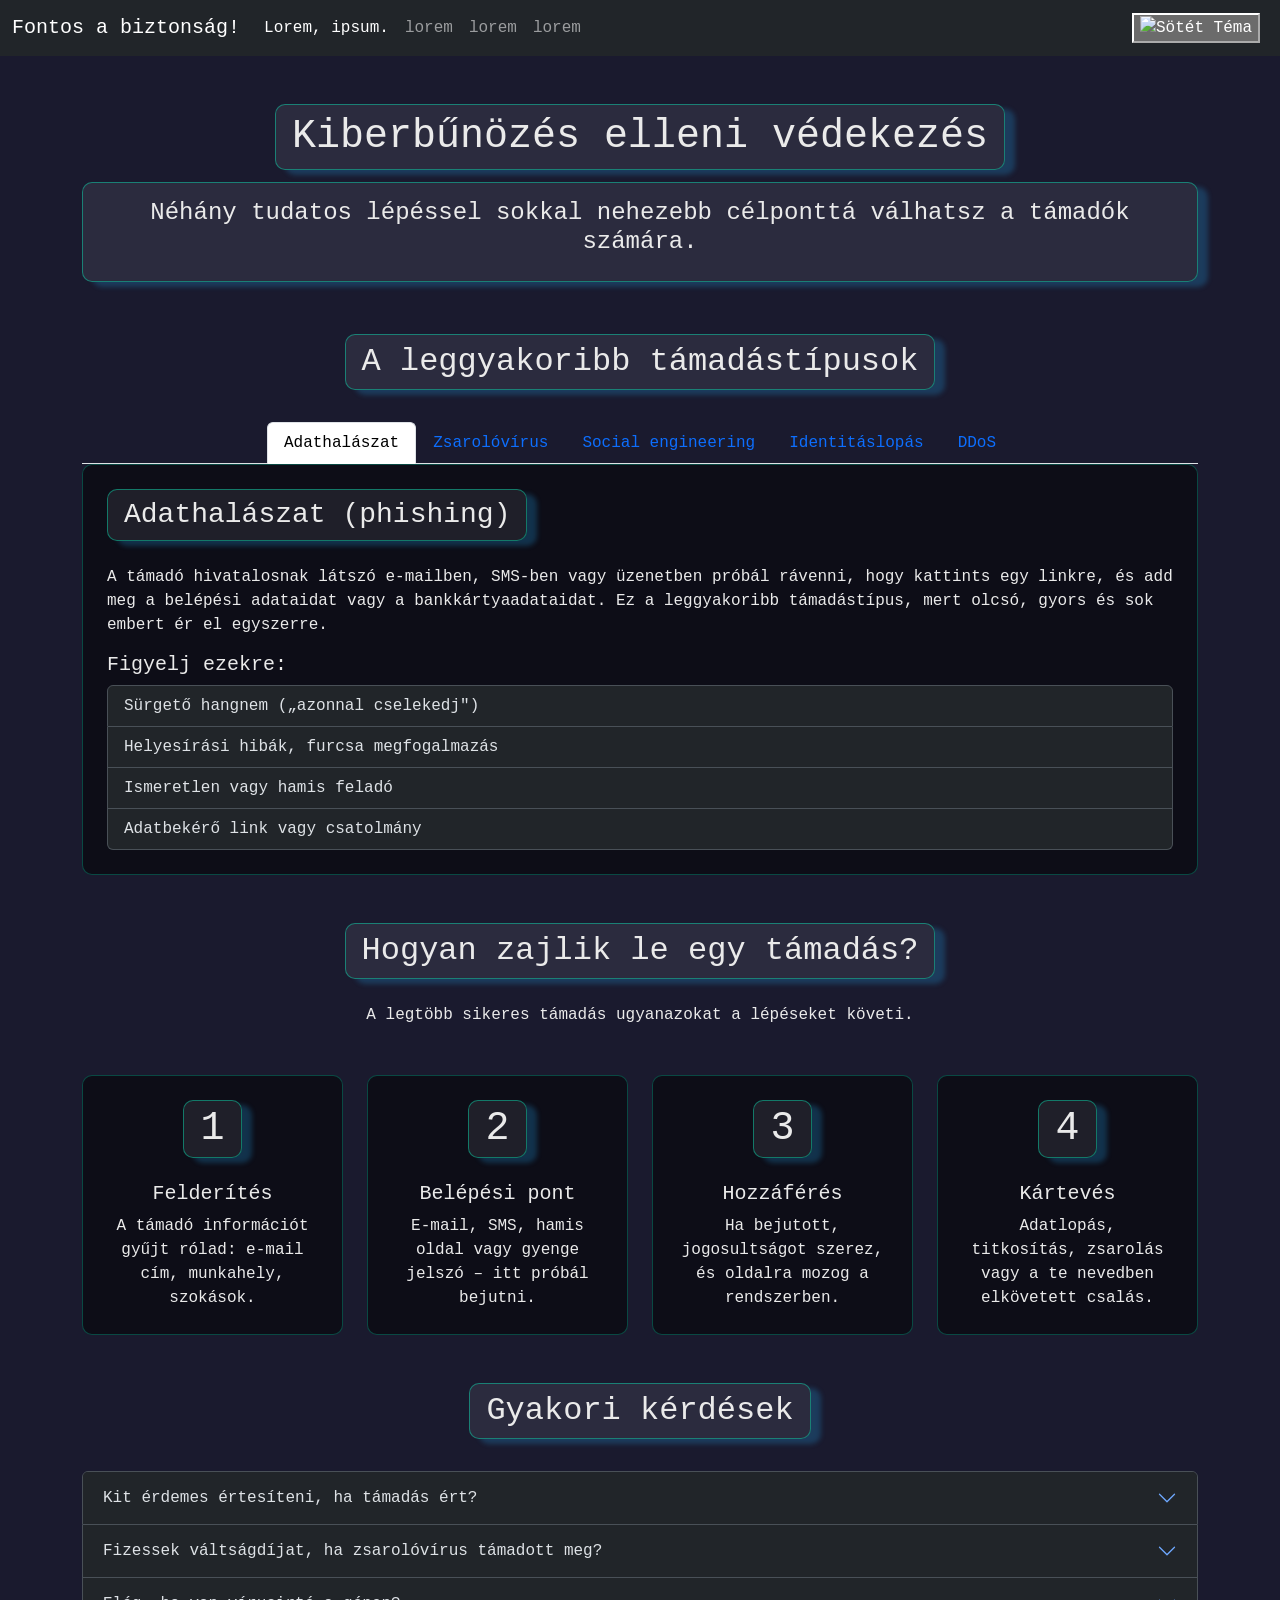
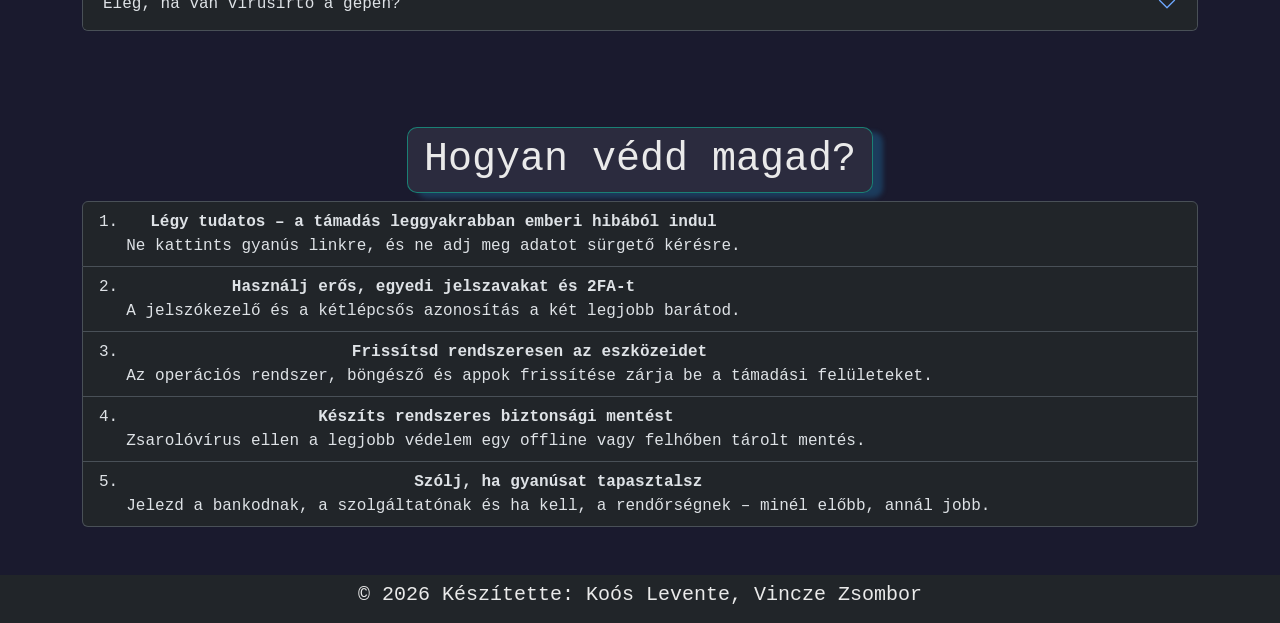
==== cybercrime/index.html @ 942664f9 "added alt text" ====
<!doctype html>
<html lang="hu">
  <head>
    <meta charset="UTF-8" />
    <meta name="viewport" content="width=device-width, initial-scale=1.0" />
    <meta name="robots" content="noindex, nofollow" />
    <link rel="stylesheet" href="../dependencies/bootstrap.min.css" />
    <link rel="stylesheet" href="../style.css" />
    <link rel="icon" type="image/x-icon" href="../images/favicon.ico" />
    <title>Biztonság Az Első - Kiberbűnözés</title>
  </head>

  <body>
    <nav class="navbar navbar-expand-lg bg-dark" data-bs-theme="dark">
      <div class="container-fluid">
        <a class="navbar-brand" href="#">Fontos a biztonság!</a>
        <button
          class="navbar-toggler"
          type="button"
          data-bs-toggle="collapse"
          data-bs-target="#navbarNav"
          aria-controls="navbarNav"
          aria-expanded="false"
          aria-label="Toggle navigation"
        >
          <span class="navbar-toggler-icon"></span>
        </button>
        <div class="collapse navbar-collapse" id="navbarNav">
          <ul class="navbar-nav">
            <li class="nav-item">
              <a class="nav-link active" aria-current="page" href="#"
                >Lorem, ipsum.</a
              >
            </li>
            <li class="nav-item">
              <a class="nav-link" href="#">lorem</a>
            </li>
            <li class="nav-item">
              <a class="nav-link" href="#">lorem</a>
            </li>
            <li class="nav-item">
              <a class="nav-link">lorem</a>
            </li>
          </ul>
          <ul class="navbar-nav ms-auto">
            <li class="nav-item px-2">
              <button class="btn-dark" onclick="lightmode()">
                <img src="./images/moon.svg" width="30rem" id="light_img" alt="Sötét Téma" />
              </button>
            </li>
          </ul>
        </div>
      </div>
    </nav>

    <main class="container-xl">
      <section>
        <div class="text-center">
          <h1 class="mt-5 px-3 py-2 hatter d-inline-block">
            Kiberbűnözés elleni védekezés
          </h1>
          <br />
          <div class="my-1 px-3 py-3 hatter d-inline-block">
            <h4>
              Néhány tudatos lépéssel sokkal nehezebb célponttá válhatsz a
              támadók számára.
            </h4>
          </div>
        </div>
      </section>

      <section class="mt-5">
        <div class="text-center">
          <h2 class="hatter d-inline-block px-3 py-2">
            A leggyakoribb támadástípusok
          </h2>
        </div>

        <ul
          class="nav nav-tabs mt-4 justify-content-center"
          id="tamadasTab"
          role="tablist"
        >
          <li class="nav-item" role="presentation">
            <button
              class="nav-link active"
              id="adathalasz-tab"
              data-bs-toggle="tab"
              data-bs-target="#adathalasz"
              type="button"
              role="tab"
            >
              Adathalászat
            </button>
          </li>
          <li class="nav-item" role="presentation">
            <button
              class="nav-link"
              id="ransomware-tab"
              data-bs-toggle="tab"
              data-bs-target="#ransomware"
              type="button"
              role="tab"
            >
              Zsarolóvírus
            </button>
          </li>
          <li class="nav-item" role="presentation">
            <button
              class="nav-link"
              id="social-tab"
              data-bs-toggle="tab"
              data-bs-target="#social"
              type="button"
              role="tab"
            >
              Social engineering
            </button>
          </li>
          <li class="nav-item" role="presentation">
            <button
              class="nav-link"
              id="identity-tab"
              data-bs-toggle="tab"
              data-bs-target="#identity"
              type="button"
              role="tab"
            >
              Identitáslopás
            </button>
          </li>
          <li class="nav-item" role="presentation">
            <button
              class="nav-link"
              id="ddos-tab"
              data-bs-toggle="tab"
              data-bs-target="#ddos"
              type="button"
              role="tab"
            >
              DDoS
            </button>
          </li>
        </ul>

        <div class="tab-content leiras_hatter p-4" id="tamadasTabContent">
          <div
            class="tab-pane fade show active"
            id="adathalasz"
            role="tabpanel"
          >
            <h3 class="hatter d-inline-block px-3 py-2">
              Adathalászat (phishing)
            </h3>
            <p class="mt-3">
              A támadó hivatalosnak látszó e-mailben, SMS-ben vagy üzenetben
              próbál rávenni, hogy kattints egy linkre, és add meg a belépési
              adataidat vagy a bankkártyaadataidat. Ez a leggyakoribb
              támadástípus, mert olcsó, gyors és sok embert ér el egyszerre.
            </p>
            <h5>Figyelj ezekre:</h5>
            <ul class="list-group" data-bs-theme="dark">
              <li class="list-group-item">
                Sürgető hangnem („azonnal cselekedj")
              </li>
              <li class="list-group-item">
                Helyesírási hibák, furcsa megfogalmazás
              </li>
              <li class="list-group-item">Ismeretlen vagy hamis feladó</li>
              <li class="list-group-item">Adatbekérő link vagy csatolmány</li>
            </ul>
          </div>

          <div class="tab-pane fade" id="ransomware" role="tabpanel">
            <h3 class="hatter d-inline-block px-3 py-2">
              Zsarolóvírus (ransomware)
            </h3>
            <p class="mt-3">
              A kártevő titkosítja a fájljaidat, majd váltságdíjat követel a
              visszafejtésért. Gyakran e-mailes csatolmányból vagy hamis
              frissítésből terjed. A legjobb védekezés a rendszeres biztonsági
              mentés olyan helyre, amit a vírus nem ér el.
            </p>
            <h5>Védekezés:</h5>
            <ul class="list-group" data-bs-theme="dark">
              <li class="list-group-item">
                Rendszeres, offline biztonsági mentés
              </li>
              <li class="list-group-item">
                Naprakész operációs rendszer és vírusirtó
              </li>
              <li class="list-group-item">
                Gyanús csatolmány megnyitásának mellőzése
              </li>
              <li class="list-group-item">
                Fontos fájlok elkülönített tárolása
              </li>
            </ul>
          </div>

          <div class="tab-pane fade" id="social" role="tabpanel">
            <h3 class="hatter d-inline-block px-3 py-2">Social engineering</h3>
            <p class="mt-3">
              Emberi bizalmat használ ki: a támadó úgy tesz, mintha kolléga,
              barát, ügyfélszolgálat vagy hivatalos szerv lenne, és így próbál
              érzékeny adatokat vagy hozzáférést szerezni. Nem technológiai,
              hanem pszichológiai támadás.
            </p>
            <h5>Jellemző formák:</h5>
            <ul class="list-group" data-bs-theme="dark">
              <li class="list-group-item">Hamis ügyfélszolgálati hívás</li>
              <li class="list-group-item">„IT support" nevében kért jelszó</li>
              <li class="list-group-item">Hamis főnök / kolléga e-mail</li>
              <li class="list-group-item">Ajándék vagy nyeremény ígérete</li>
            </ul>
          </div>

          <div class="tab-pane fade" id="identity" role="tabpanel">
            <h3 class="hatter d-inline-block px-3 py-2">Identitáslopás</h3>
            <p class="mt-3">
              A támadó a személyes adataidat (név, cím, születési dátum,
              adószám, banki adatok) használja fel, hogy a te nevedben hitelt
              vegyen fel, szerződést kössön, vagy másokat csaljon meg. Az
              áldozat gyakran csak hónapokkal később szerez tudomást róla.
            </p>
            <h5>Megelőzés:</h5>
            <ul class="list-group" data-bs-theme="dark">
              <li class="list-group-item">
                Személyes adatok megosztásának minimalizálása
              </li>
              <li class="list-group-item">
                Iratok biztonságos tárolása és megsemmisítése
              </li>
              <li class="list-group-item">
                Bankszámla és hitelértesítők figyelése
              </li>
              <li class="list-group-item">
                Rendszeres KHR / hiteljelentés ellenőrzés
              </li>
            </ul>
          </div>

          <div class="tab-pane fade" id="ddos" role="tabpanel">
            <h3 class="hatter d-inline-block px-3 py-2">
              DDoS – túlterheléses támadás
            </h3>
            <p class="mt-3">
              A támadó rengeteg gépről egyszerre kéréseket küld egy szervernek,
              amíg az összeomlik vagy elérhetetlenné válik. Általában cégeket,
              szolgáltatásokat érint, de kisebb oldalak is célponttá válhatnak.
              Az egyéni felhasználók elleni védekezés itt korlátozott – a
              szolgáltatón múlik.
            </p>
            <h5>Amit tehetsz:</h5>
            <ul class="list-group" data-bs-theme="dark">
              <li class="list-group-item">
                Szolgáltatásvédelmet kínáló tárhely választása
              </li>
              <li class="list-group-item">
                Erős jelszavak minden admin felületen
              </li>
              <li class="list-group-item">Rendszeres mentés</li>
              <li class="list-group-item">
                Támadás esetén azonnali kapcsolat a szolgáltatóval
              </li>
            </ul>
          </div>
        </div>
      </section>

      <section class="mt-5">
        <div class="text-center">
          <h2 class="hatter d-inline-block px-3 py-2">
            Hogyan zajlik le egy támadás?
          </h2>
          <p class="mt-3">
            A legtöbb sikeres támadás ugyanazokat a lépéseket követi.
          </p>
        </div>
        <div class="row g-4 mt-4">
          <div class="col-12 col-md-3">
            <div class="leiras_hatter p-4 h-100 text-center">
              <h2 class="display-6 hatter d-inline-block px-3 py-1">1</h2>
              <h5 class="mt-3">Felderítés</h5>
              <p class="mb-0">
                A támadó információt gyűjt rólad: e-mail cím, munkahely,
                szokások.
              </p>
            </div>
          </div>
          <div class="col-12 col-md-3">
            <div class="leiras_hatter p-4 h-100 text-center">
              <h2 class="display-6 hatter d-inline-block px-3 py-1">2</h2>
              <h5 class="mt-3">Belépési pont</h5>
              <p class="mb-0">
                E-mail, SMS, hamis oldal vagy gyenge jelszó – itt próbál
                bejutni.
              </p>
            </div>
          </div>
          <div class="col-12 col-md-3">
            <div class="leiras_hatter p-4 h-100 text-center">
              <h2 class="display-6 hatter d-inline-block px-3 py-1">3</h2>
              <h5 class="mt-3">Hozzáférés</h5>
              <p class="mb-0">
                Ha bejutott, jogosultságot szerez, és oldalra mozog a
                rendszerben.
              </p>
            </div>
          </div>
          <div class="col-12 col-md-3">
            <div class="leiras_hatter p-4 h-100 text-center">
              <h2 class="display-6 hatter d-inline-block px-3 py-1">4</h2>
              <h5 class="mt-3">Kártevés</h5>
              <p class="mb-0">
                Adatlopás, titkosítás, zsarolás vagy a te nevedben elkövetett
                csalás.
              </p>
            </div>
          </div>
        </div>
      </section>

      <section class="mt-5">
        <div class="text-center">
          <h2 class="hatter d-inline-block px-3 py-2">Gyakori kérdések</h2>
        </div>
        <div class="accordion mt-4" id="gyikAccordion" data-bs-theme="dark">
          <div class="accordion-item">
            <h2 class="accordion-header">
              <button
                class="accordion-button collapsed"
                type="button"
                data-bs-toggle="collapse"
                data-bs-target="#gyik1"
              >
                Kit érdemes értesíteni, ha támadás ért?
              </button>
            </h2>
            <div
              id="gyik1"
              class="accordion-collapse collapse"
              data-bs-parent="#gyikAccordion"
            >
              <div class="accordion-body">
                Először a bankodat, ha pénzügyi adat érintett, majd a
                szolgáltatás ügyfélszolgálatát, ahol a fiók található. Súlyos
                esetben a rendőrségen is tehetsz feljelentést, és a NAIH-hoz is
                fordulhatsz adatvédelmi ügyben.
              </div>
            </div>
          </div>
          <div class="accordion-item">
            <h2 class="accordion-header">
              <button
                class="accordion-button collapsed"
                type="button"
                data-bs-toggle="collapse"
                data-bs-target="#gyik2"
              >
                Fizessek váltságdíjat, ha zsarolóvírus támadott meg?
              </button>
            </h2>
            <div
              id="gyik2"
              class="accordion-collapse collapse"
              data-bs-parent="#gyikAccordion"
            >
              <div class="accordion-body">
                Lehetőleg ne. A fizetés nem garantálja a visszafejtést, és
                további támadásokra biztatja a bűnözőket. Inkább állítsd helyre
                a rendszert biztonsági mentésből, és szakember segítségét kérd.
              </div>
            </div>
          </div>
          <div class="accordion-item">
            <h2 class="accordion-header">
              <button
                class="accordion-button collapsed"
                type="button"
                data-bs-toggle="collapse"
                data-bs-target="#gyik3"
              >
                Elég, ha van vírusirtó a gépen?
              </button>
            </h2>
            <div
              id="gyik3"
              class="accordion-collapse collapse"
              data-bs-parent="#gyikAccordion"
            >
              <div class="accordion-body">
                Nem. A vírusirtó fontos, de önmagában nem elég. Kell mellé erős
                jelszó, kétlépcsős azonosítás, rendszeres frissítés, biztonsági
                mentés és tudatos felhasználói hozzáállás.
              </div>
            </div>
          </div>
        </div>
      </section>

      <section class="mt-5 mb-5">
        <div class="text-center">
          <h1 class="mt-5 px-3 py-2 hatter d-inline-block">
            Hogyan védd magad?
          </h1>
          <ol
            class="list-group list-group-numbered text-center"
            data-bs-theme="dark"
          >
            <li
              class="list-group-item d-flex justify-content-between align-items-start"
            >
              <div class="ms-2 me-auto">
                <div class="fw-bold">
                  Légy tudatos – a támadás leggyakrabban emberi hibából indul
                </div>
                Ne kattints gyanús linkre, és ne adj meg adatot sürgető kérésre.
              </div>
            </li>
            <li
              class="list-group-item d-flex justify-content-between align-items-start"
            >
              <div class="ms-2 me-auto">
                <div class="fw-bold">
                  Használj erős, egyedi jelszavakat és 2FA-t
                </div>
                A jelszókezelő és a kétlépcsős azonosítás a két legjobb barátod.
              </div>
            </li>
            <li
              class="list-group-item d-flex justify-content-between align-items-start"
            >
              <div class="ms-2 me-auto">
                <div class="fw-bold">Frissítsd rendszeresen az eszközeidet</div>
                Az operációs rendszer, böngésző és appok frissítése zárja be a
                támadási felületeket.
              </div>
            </li>
            <li
              class="list-group-item d-flex justify-content-between align-items-start"
            >
              <div class="ms-2 me-auto">
                <div class="fw-bold">Készíts rendszeres biztonsági mentést</div>
                Zsarolóvírus ellen a legjobb védelem egy offline vagy felhőben
                tárolt mentés.
              </div>
            </li>
            <li
              class="list-group-item d-flex justify-content-between align-items-start"
            >
              <div class="ms-2 me-auto">
                <div class="fw-bold">Szólj, ha gyanúsat tapasztalsz</div>
                Jelezd a bankodnak, a szolgáltatónak és ha kell, a rendőrségnek
                – minél előbb, annál jobb.
              </div>
            </li>
          </ol>
        </div>
      </section>
    </main>
    <footer class="mt-5 py-2 bg-dark" data-bs-theme="dark">
        <h5 class="text-center">© 2026 Készítette: Koós Levente, Vincze Zsombor</h5>
      </footer>
  </body>
  <script src="../dependencies/bootstrap.bundle.min.js"></script>
  <script src="../dependencies/zxcvbn.js"></script>
  <script src="../script.js"></script>
</html>
---- style.css ----
body {
    font-family: monospace;
    background-color: #1a1a2e;
    color: #eaeaea;
}

.hatter {
    background-color: rgba(255, 255, 255, 0.08);
    border: 1px solid rgba(0, 255, 200, 0.4);
    border-radius: 10px;
    box-shadow: 10px 5px 5px rgba(34, 156, 226, 0.264);
    transform: scale(1);
    transition: transform 0.3s ease, background-color 0.3s ease;
}

.hatter:hover {
    transform: scale(1.05);
    background-color: rgba(0, 0, 0)
}

.leiras_hatter {
    background-color: rgba(0, 0, 0, 0.5);
    border: 1px solid rgba(0, 255, 200, 0.25);
    border-radius: 10px;
    transform: scale(1);
    transition: transform 1s ease, background-color 1s ease;
}

.leiras_hatter:hover {
    transform: scale(1.05);
    background-color: rgba(0, 0, 0)
}

body.light {
    background-color: #9a9adb;
    color: #251f41;
}

body.light .hatter {
    background-color: rgba(255, 255, 255, 0.928);
    border: 1px solid rgba(222, 237, 234, 0.4);
    box-shadow: 10px 5px 5px rgba(208, 216, 221, 0.987);
}

body.light .leiras_hatter {
    background-color: rgb(235, 234, 234);
    border: 1px solid rgba(223, 232, 230, 0.903);
}

.btn:hover {
    animation: sinvalto 0.4s ease forwards;
}

@keyframes sinvalto {
    0% {
        transform: scale(1);
        background: #2563eb;
    }

    100% {
        transform: scale(1.08);
        background: #1d4ed8;
    }
}
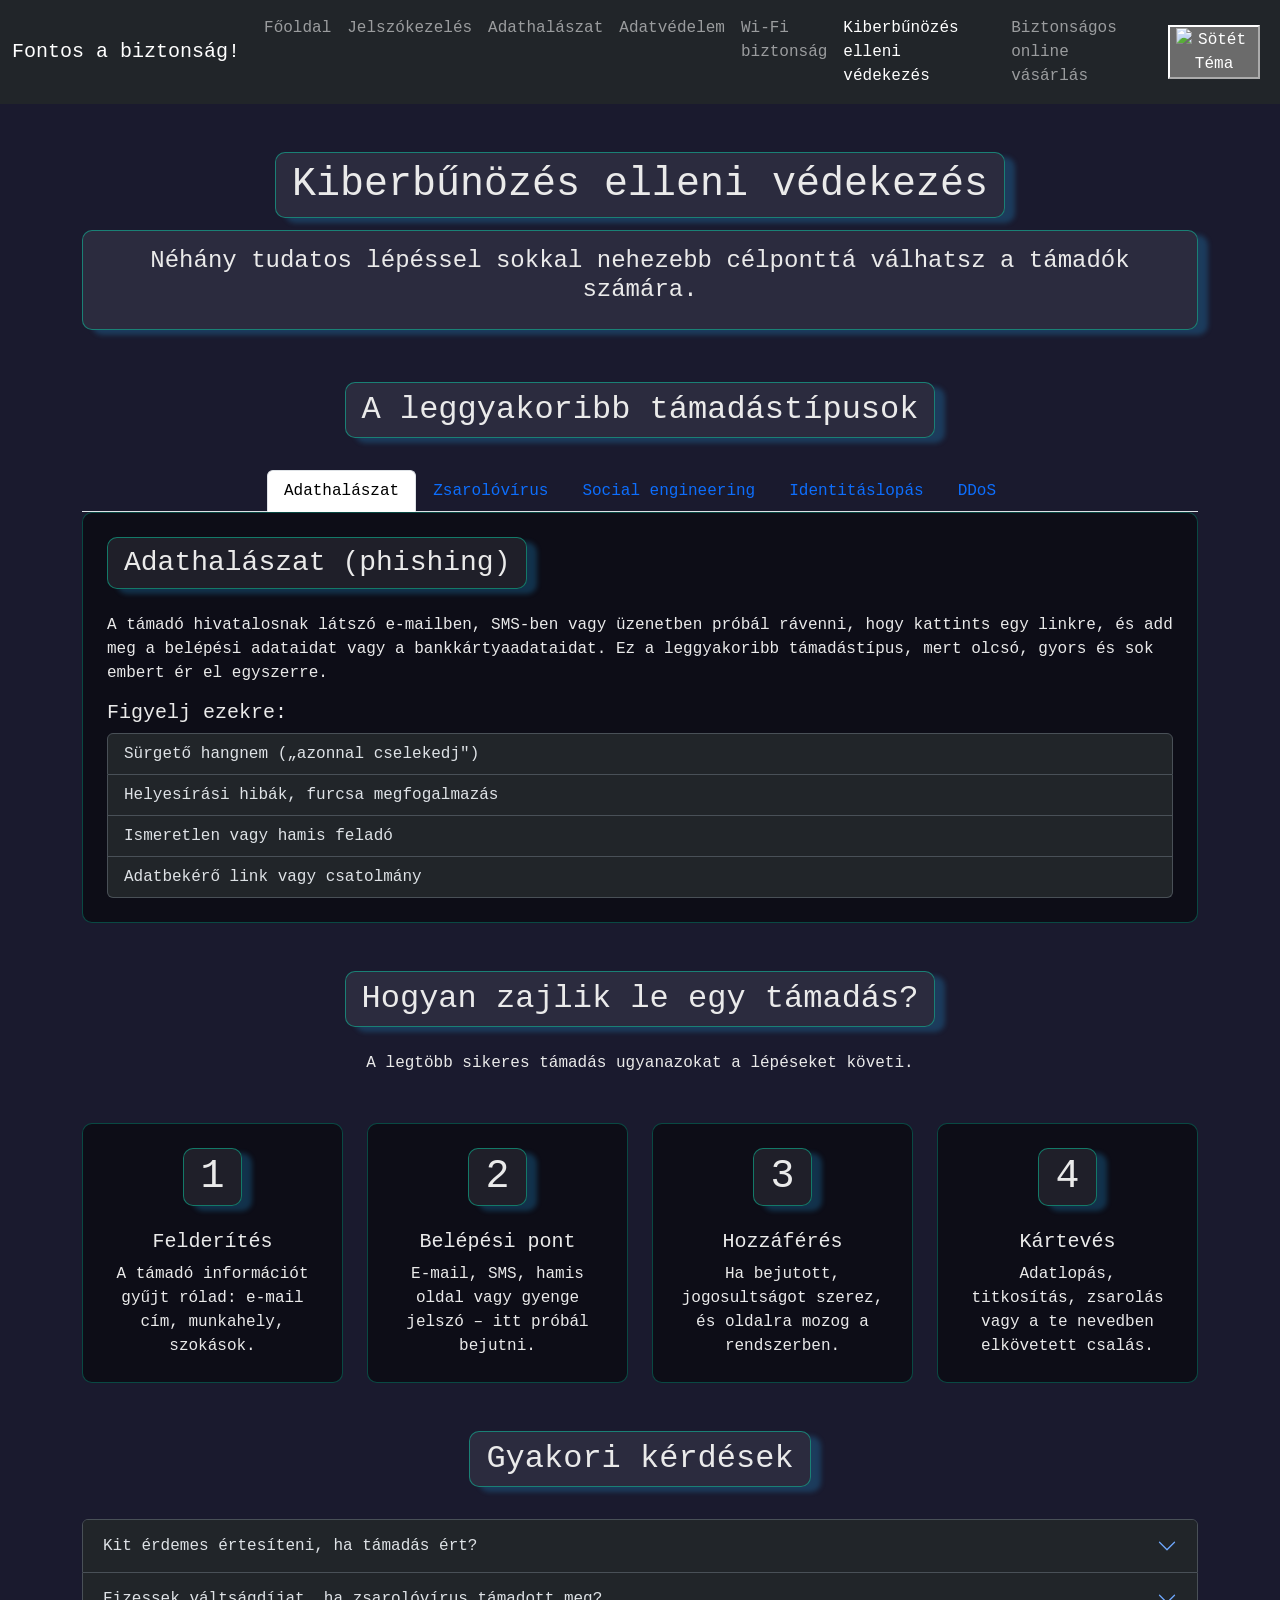
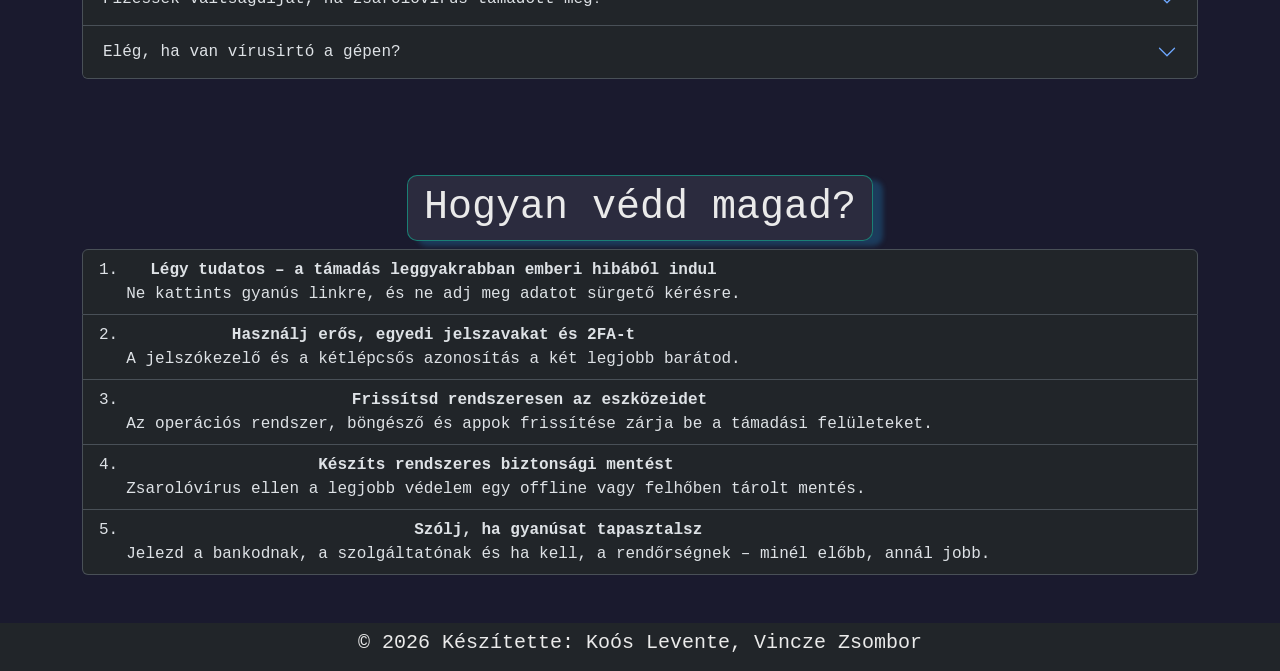
==== commit 9906d794: "removed placeholder text" ====
--- a/cybercrime/index.html
+++ b/cybercrime/index.html
@@ -28,18 +28,27 @@
         <div class="collapse navbar-collapse" id="navbarNav">
           <ul class="navbar-nav">
             <li class="nav-item">
-              <a class="nav-link active" aria-current="page" href="#"
-                >Lorem, ipsum.</a
+              <a class="nav-link" aria-current="page" href="#"
+                >Főoldal</a
               >
             </li>
             <li class="nav-item">
-              <a class="nav-link" href="#">lorem</a>
-            </li>
-            <li class="nav-item">
-              <a class="nav-link" href="#">lorem</a>
-            </li>
-            <li class="nav-item">
-              <a class="nav-link">lorem</a>
+              <a class="nav-link" href="#">Jelszókezelés</a>
+            </li>
+            <li class="nav-item">
+              <a class="nav-link" href="#">Adathalászat</a>
+            </li>
+            <li class="nav-item">
+              <a class="nav-link" href="">Adatvédelem</a>
+            </li>
+            <li class="nav-item">
+              <a class="nav-link" href="">Wi‑Fi biztonság</a>
+            </li>
+            <li class="nav-item">
+              <a class="nav-link active" href="">Kiberbűnözés elleni védekezés</a>
+            </li>
+            <li class="nav-item">
+              <a class="nav-link" href="">Biztonságos online vásárlás</a>
             </li>
           </ul>
           <ul class="navbar-nav ms-auto">
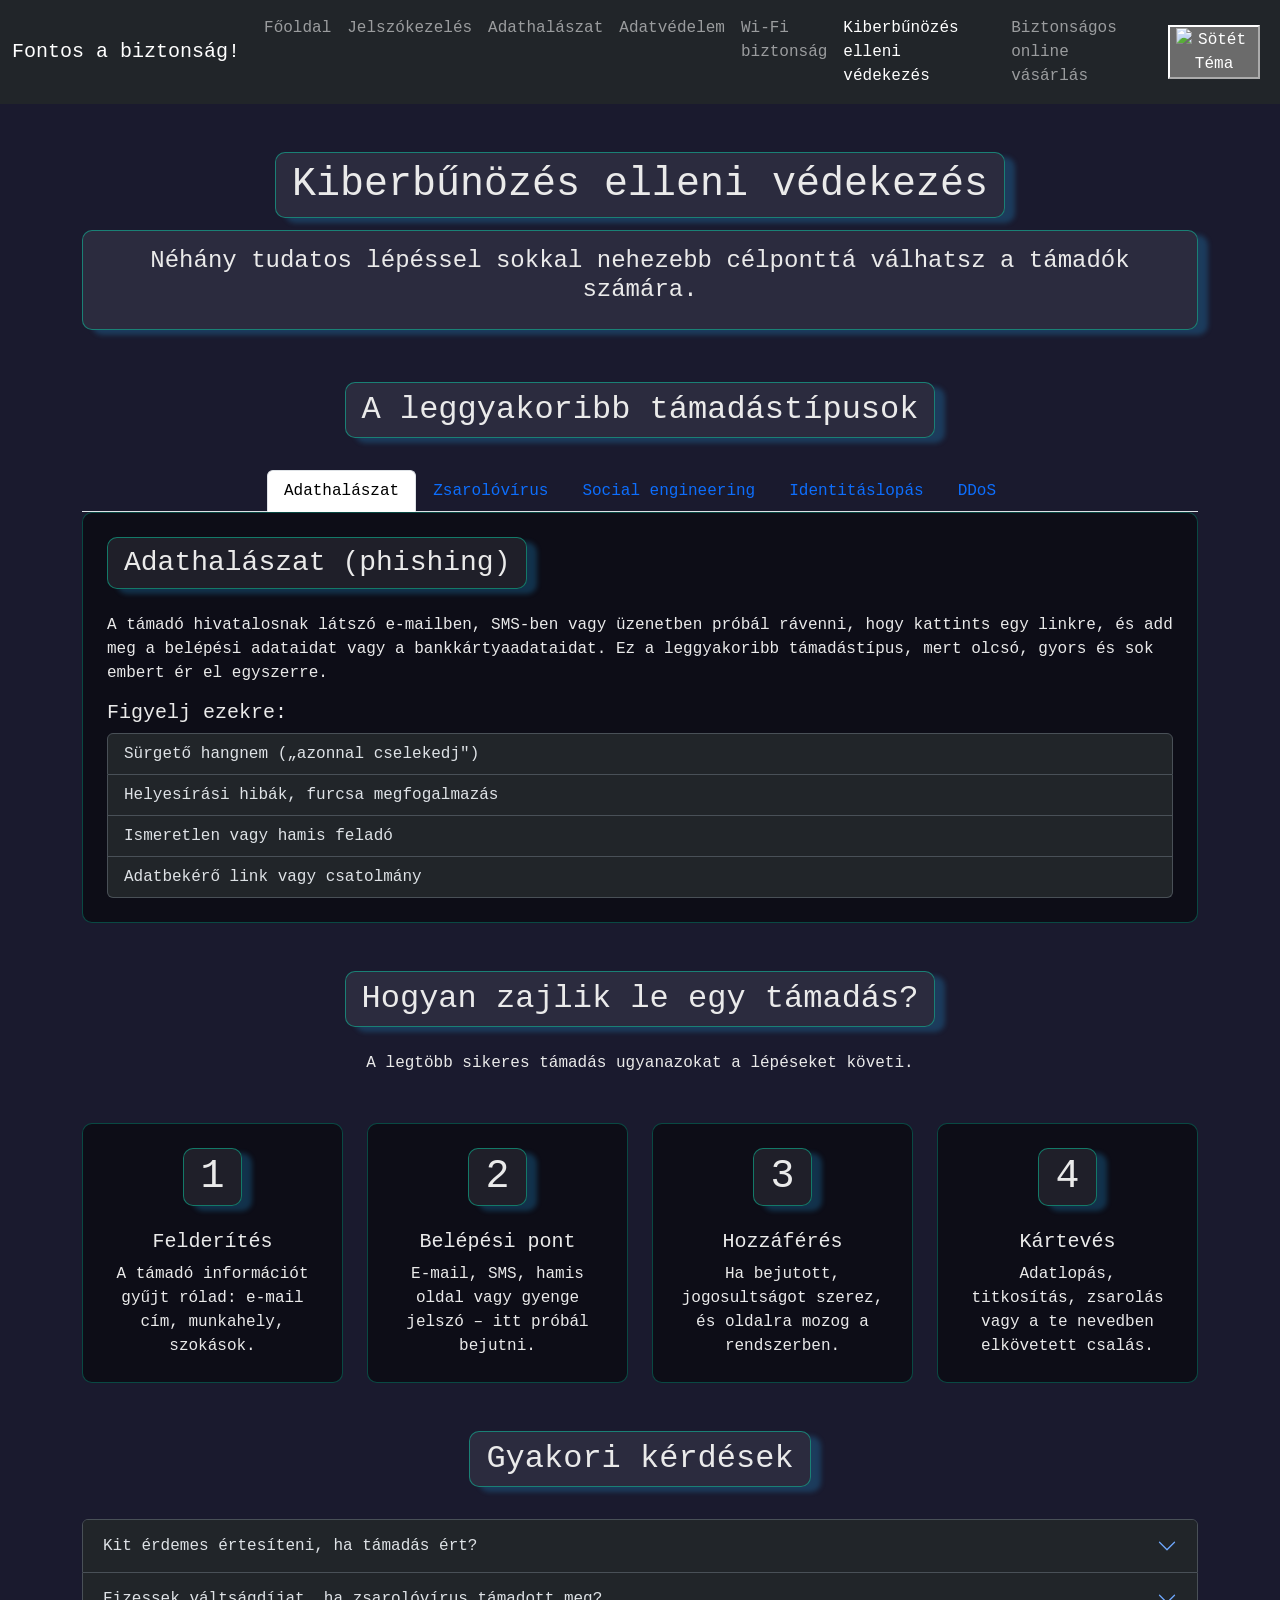
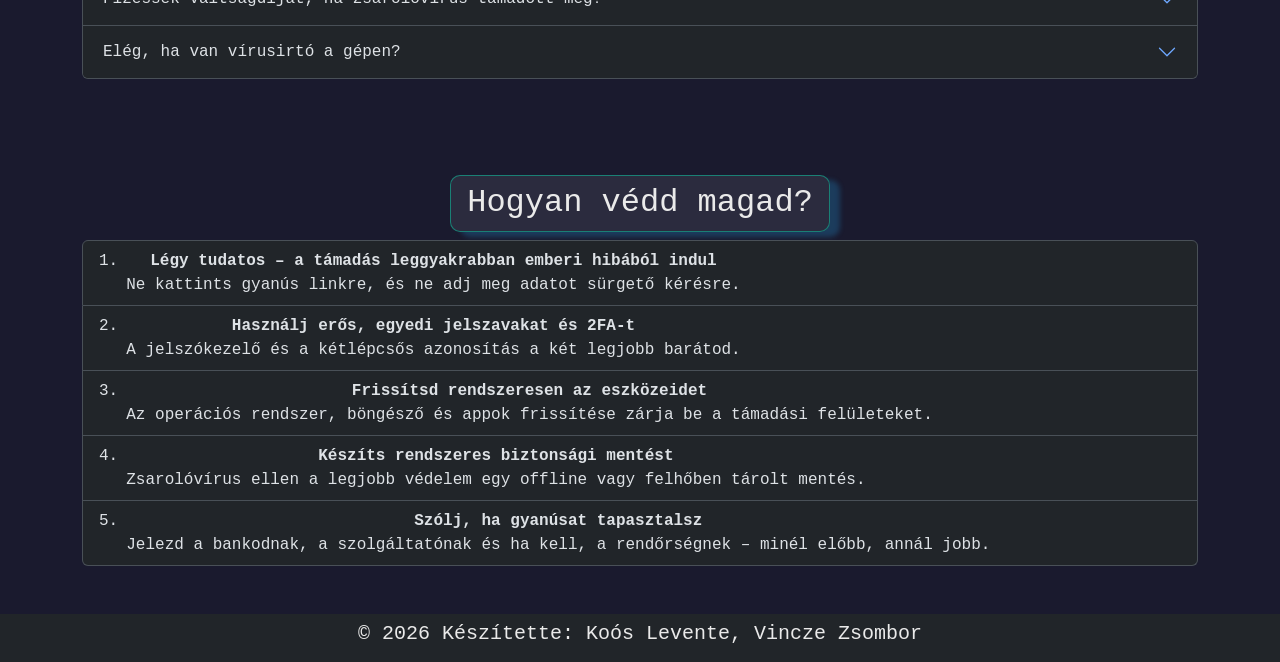
==== commit 5c4050d4: "h1 changed to h2 in shopping,data,cyber" ====
--- a/cybercrime/index.html
+++ b/cybercrime/index.html
@@ -4,6 +4,9 @@
     <meta charset="UTF-8" />
     <meta name="viewport" content="width=device-width, initial-scale=1.0" />
     <meta name="robots" content="noindex, nofollow" />
+    <meta name="description" content="Fontos az online biztonság! Ezért megéri frisíteni a tudásod." />
+    <meta name="keywords" content="Online,Biztonság, Jelszókezelés, Jelszó, Adathalászat, Adatvédelem, Wi‑Fi biztonság, Kiberbűnözés elleni védekezés" />
+    <meta name="author" content="Koós Levente, Vincze Zsombor" />
     <link rel="stylesheet" href="../dependencies/bootstrap.min.css" />
     <link rel="stylesheet" href="../style.css" />
     <link rel="icon" type="image/x-icon" href="../images/favicon.ico" />
@@ -28,24 +31,24 @@
         <div class="collapse navbar-collapse" id="navbarNav">
           <ul class="navbar-nav">
             <li class="nav-item">
-              <a class="nav-link" aria-current="page" href="#"
-                >Főoldal</a
+              <a class="nav-link" aria-current="page" href="#">Főoldal</a>
+            </li>
+            <li class="nav-item">
+              <a class="nav-link" href="#">Jelszókezelés</a>
+            </li>
+            <li class="nav-item">
+              <a class="nav-link" href="#">Adathalászat</a>
+            </li>
+            <li class="nav-item">
+              <a class="nav-link" href="">Adatvédelem</a>
+            </li>
+            <li class="nav-item">
+              <a class="nav-link" href="">Wi‑Fi biztonság</a>
+            </li>
+            <li class="nav-item">
+              <a class="nav-link active" href=""
+                >Kiberbűnözés elleni védekezés</a
               >
-            </li>
-            <li class="nav-item">
-              <a class="nav-link" href="#">Jelszókezelés</a>
-            </li>
-            <li class="nav-item">
-              <a class="nav-link" href="#">Adathalászat</a>
-            </li>
-            <li class="nav-item">
-              <a class="nav-link" href="">Adatvédelem</a>
-            </li>
-            <li class="nav-item">
-              <a class="nav-link" href="">Wi‑Fi biztonság</a>
-            </li>
-            <li class="nav-item">
-              <a class="nav-link active" href="">Kiberbűnözés elleni védekezés</a>
             </li>
             <li class="nav-item">
               <a class="nav-link" href="">Biztonságos online vásárlás</a>
@@ -54,7 +57,12 @@
           <ul class="navbar-nav ms-auto">
             <li class="nav-item px-2">
               <button class="btn-dark" onclick="lightmode()">
-                <img src="./images/moon.svg" width="30rem" id="light_img" alt="Sötét Téma" />
+                <img
+                  src="./images/moon.svg"
+                  width="30px"
+                  id="light_img"
+                  alt="Sötét Téma"
+                />
               </button>
             </li>
           </ul>
@@ -410,9 +418,9 @@
 
       <section class="mt-5 mb-5">
         <div class="text-center">
-          <h1 class="mt-5 px-3 py-2 hatter d-inline-block">
+          <h2 class="mt-5 px-3 py-2 hatter d-inline-block">
             Hogyan védd magad?
-          </h1>
+          </h2>
           <ol
             class="list-group list-group-numbered text-center"
             data-bs-theme="dark"
@@ -469,8 +477,10 @@
       </section>
     </main>
     <footer class="mt-5 py-2 bg-dark" data-bs-theme="dark">
-        <h5 class="text-center">© 2026 Készítette: Koós Levente, Vincze Zsombor</h5>
-      </footer>
+      <h5 class="text-center">
+        © 2026 Készítette: Koós Levente, Vincze Zsombor
+      </h5>
+    </footer>
   </body>
   <script src="../dependencies/bootstrap.bundle.min.js"></script>
   <script src="../dependencies/zxcvbn.js"></script>
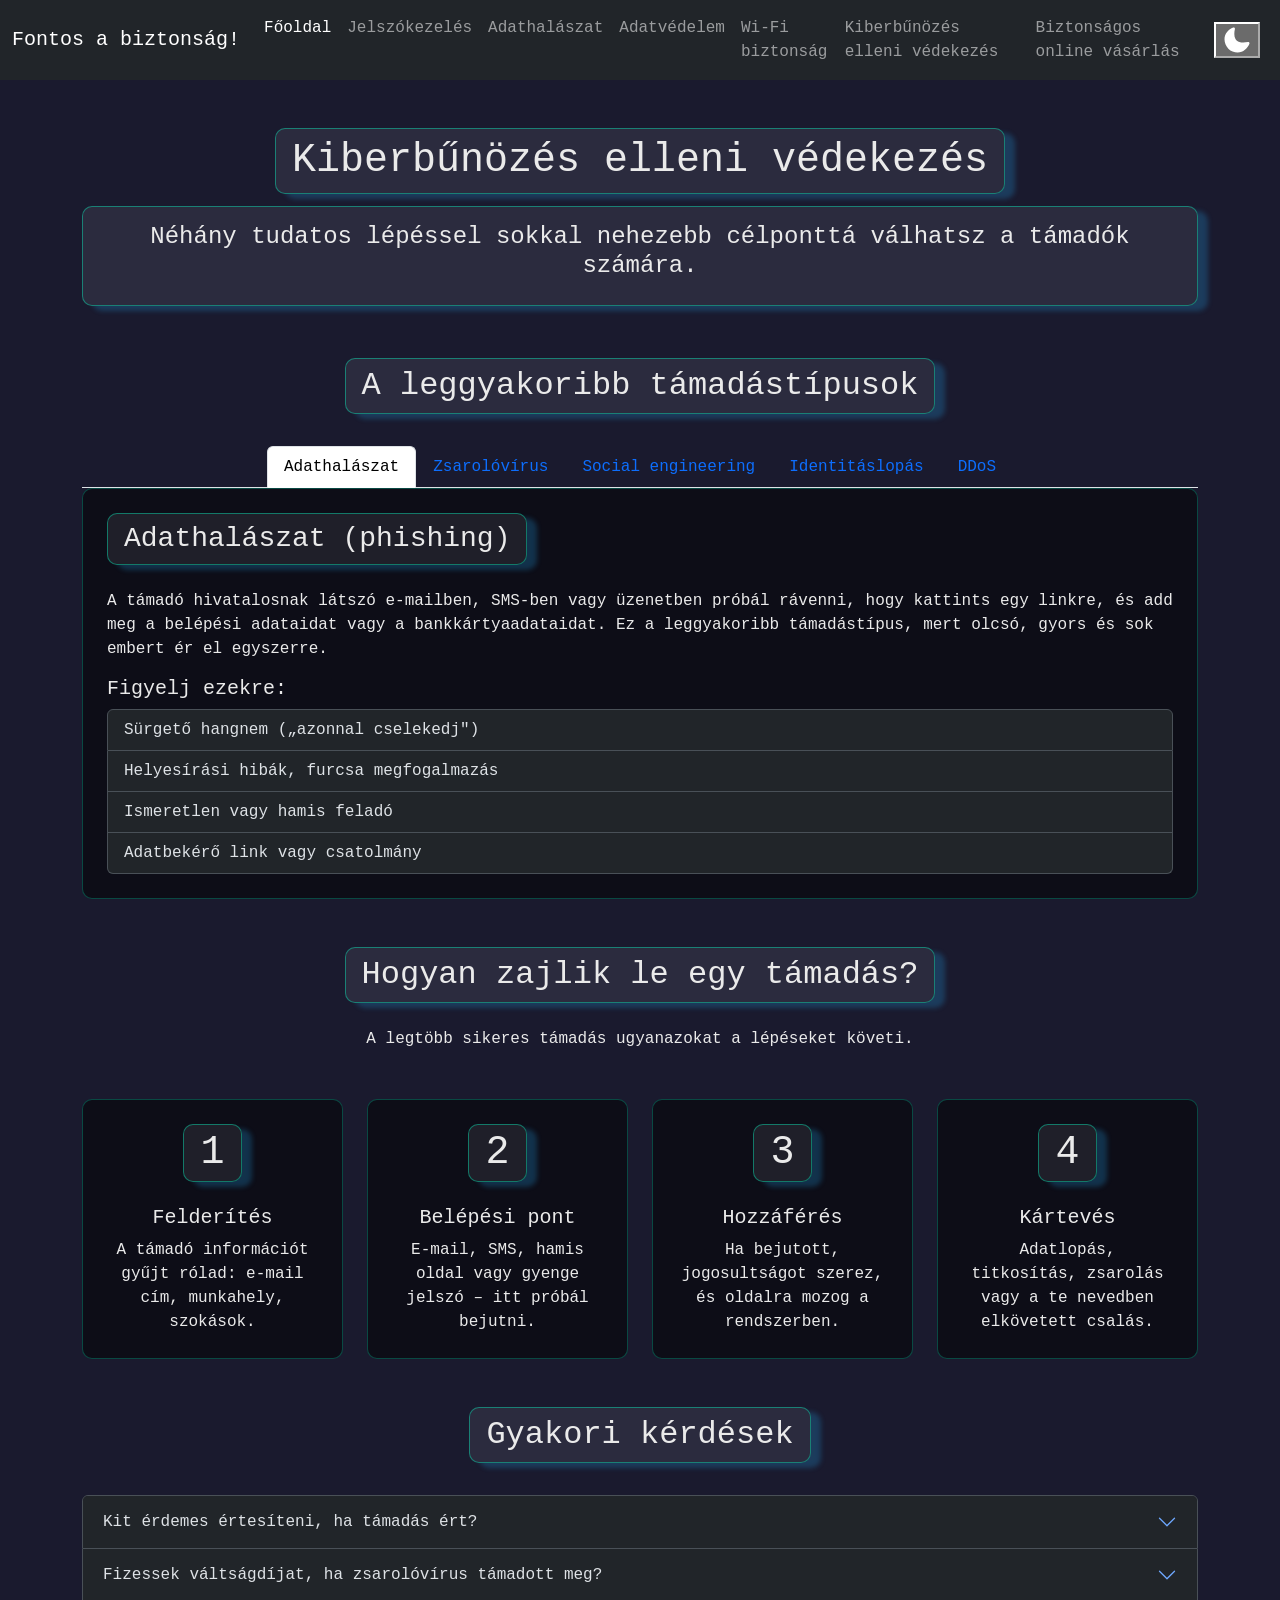
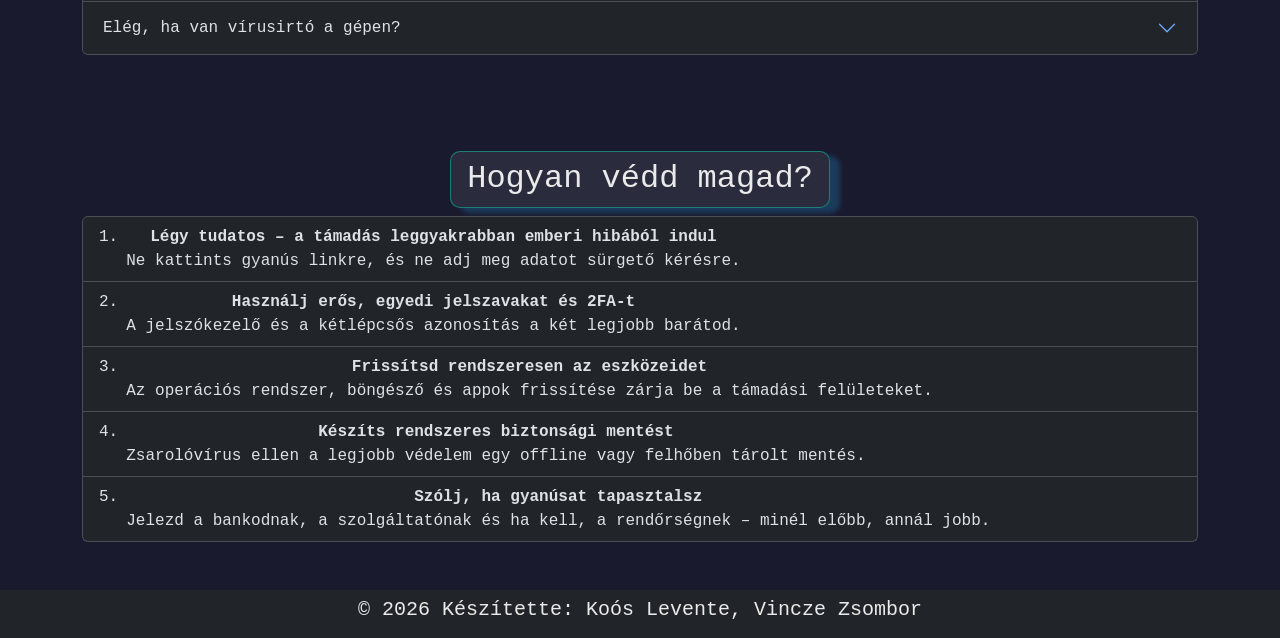
==== commit 218a9b71: "fixd navbar" ====
--- a/cybercrime/index.html
+++ b/cybercrime/index.html
@@ -31,38 +31,33 @@
         <div class="collapse navbar-collapse" id="navbarNav">
           <ul class="navbar-nav">
             <li class="nav-item">
-              <a class="nav-link" aria-current="page" href="#">Főoldal</a>
-            </li>
-            <li class="nav-item">
-              <a class="nav-link" href="#">Jelszókezelés</a>
-            </li>
-            <li class="nav-item">
-              <a class="nav-link" href="#">Adathalászat</a>
-            </li>
-            <li class="nav-item">
-              <a class="nav-link" href="">Adatvédelem</a>
-            </li>
-            <li class="nav-item">
-              <a class="nav-link" href="">Wi‑Fi biztonság</a>
-            </li>
-            <li class="nav-item">
-              <a class="nav-link active" href=""
-                >Kiberbűnözés elleni védekezés</a
+              <a class="nav-link active" aria-current="page" href="#"
+                >Főoldal</a
               >
             </li>
             <li class="nav-item">
-              <a class="nav-link" href="">Biztonságos online vásárlás</a>
+              <a class="nav-link" href="../password/index.html">Jelszókezelés</a>
+            </li>
+            <li class="nav-item">
+              <a class="nav-link" href="../phishing/index.html">Adathalászat</a>
+            </li>
+            <li class="nav-item">
+              <a class="nav-link" href="../data_protection/index.html">Adatvédelem</a>
+            </li>
+            <li class="nav-item">
+              <a class="nav-link" href="../wifi_security/index.html">Wi‑Fi biztonság</a>
+            </li>
+            <li class="nav-item">
+              <a class="nav-link" href="../cybercrime/index.html">Kiberbűnözés elleni védekezés</a>
+            </li>
+            <li class="nav-item">
+              <a class="nav-link" href="../safe_online_shopping/index.html">Biztonságos online vásárlás</a>
             </li>
           </ul>
           <ul class="navbar-nav ms-auto">
             <li class="nav-item px-2">
               <button class="btn-dark" onclick="lightmode()">
-                <img
-                  src="./images/moon.svg"
-                  width="30px"
-                  id="light_img"
-                  alt="Sötét Téma"
-                />
+                <img src="../images/moon.svg" width="30px" id="light_img" alt="Sötét Téma" />
               </button>
             </li>
           </ul>
